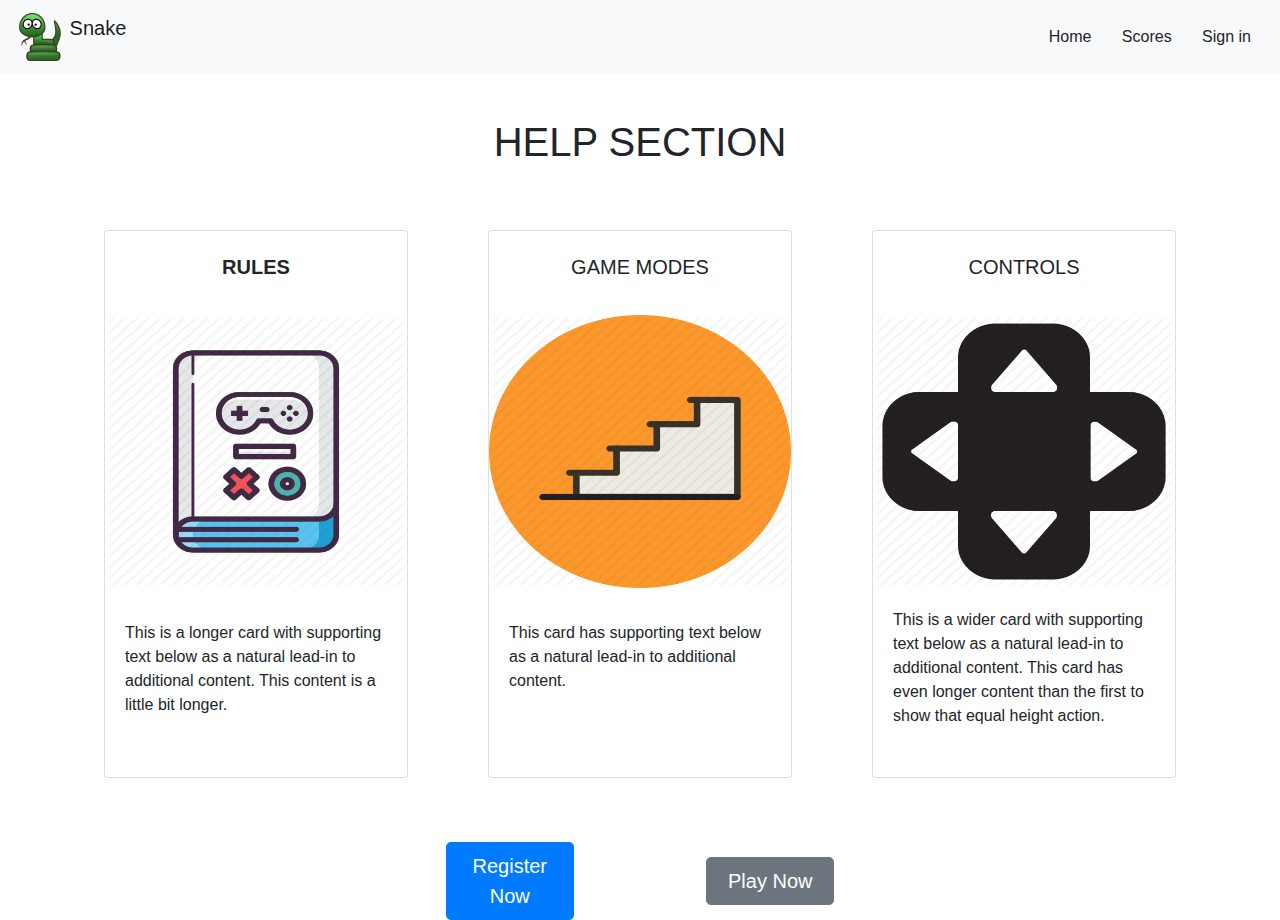
==== help/help.html @ 099dc6de "Completed Help Section & Structure Improvement" ====
<!DOCTYPE html>
<html lang="en">
<head>
    <meta charset="utf-8">
    <!-- The above 3 meta tags *must* come first in the head; any other head content must come *after* these tags -->
    <title>Help</title>
    <!-- Bootstrap -->
    <link href="../common/css/bootstrap.min.css" rel="stylesheet">
    <!-- Common CSS -->
    <link href="../common/css/common.css" rel="stylesheet" type="text/css">
    <!-- Home Style -->
    <link href="css/help-style.css" rel="stylesheet" type="text/css">
</head>
<body>
<!--Navigation Bar-->
<nav class="navbar fixed-top navbar-light bg-light">
    <a class="navbar-brand" href="../index.html">
        <img alt="snake icon" class="d-inline-block align-top" src="../common/img/snake-icon.png"> Snake
    </a>
    <ul class="navbar-nav ml-auto">
        <li class="nav-item">
            <a class="btn btn-default navbar-btn" type="button" href="../index.html">Home</a>
            <a class="btn btn-default navbar-btn" type="button">Scores</a>
            <a class="btn btn-default navbar-btn" type="button">Sign in</a>
        </li>
    </ul>
</nav>
<!-- Help text-->
<div class="text-center m-5">
<h1>HELP SECTION</h1>
</div>
<!-- Section -->
<div class="card-deck" id="cardHelp">
    <div class="card">
        <h5 class="card-title text-center p-4 font-weight-bolder">RULES</h5>
        <img src="img/Rules.png" class="card-img-top" alt="...">
        <div class="card-body">
            <p class="card-text helpText">This is a longer card with supporting text below as a natural lead-in to additional content. This content is a little bit longer.</p>
        </div>
    </div>
    <div class="card">
        <h5 class="card-title text-center p-4">GAME MODES</h5>
        <img src="img/Levels.png" class="card-img-top" alt="...">
        <div class="card-body">
            <p class="card-text helpText">This card has supporting text below as a natural lead-in to additional content.</p>
        </div>
    </div>
    <div class="card">
        <h5 class="card-title text-center p-4">CONTROLS</h5>
        <img src="img/Controls.png" class="card-img-top" alt="...">
        <div class="card-body">
            <p class="card-text helptext">This is a wider card with supporting text below as a natural lead-in to additional content. This card has even longer content than the first to show that equal height action.</p>
        </div>
    </div>
</div>
<div class="text-center">
    <button type="button" class="btn btn-primary btn-lg helpButton" id="buttonHelpSection">Register Now</button>
    <button type="button" class="btn btn-secondary btn-lg helpButton">Play Now</button>
</div>
</body>
<!-- jQuery (necessary for Bootstrap's JavaScript plugins) -->
<script src="../common/js/jquery.min.js"></script>
<!-- Include all compiled plugins (below), or include individual files as needed -->
<script src="../common/js/bootstrap.min.js"></script>
</html>
---- common/css/common.css ----
/* FIX ELEMENTS GOING OVER NAV BAR */

body {
    padding-top: 70px;
}
---- help/css/help-style.css ----
/* Resizing the card Images */

.card-img-top {
    width: 100%;
    height: 50%;
}

/* Adding Margin in cards */

#cardHelp{
    margin: 5%;
}

/* Gap between image and text */
.helpText{
    margin-top: 5%;
}

.card-deck .card {
    margin-right: 40px;
    margin-left: 40px;
}

/*Gap Between the buttons */

#buttonHelpSection{
    margin-right: 10%;
}

.helpButton{
    width:10% ;
}
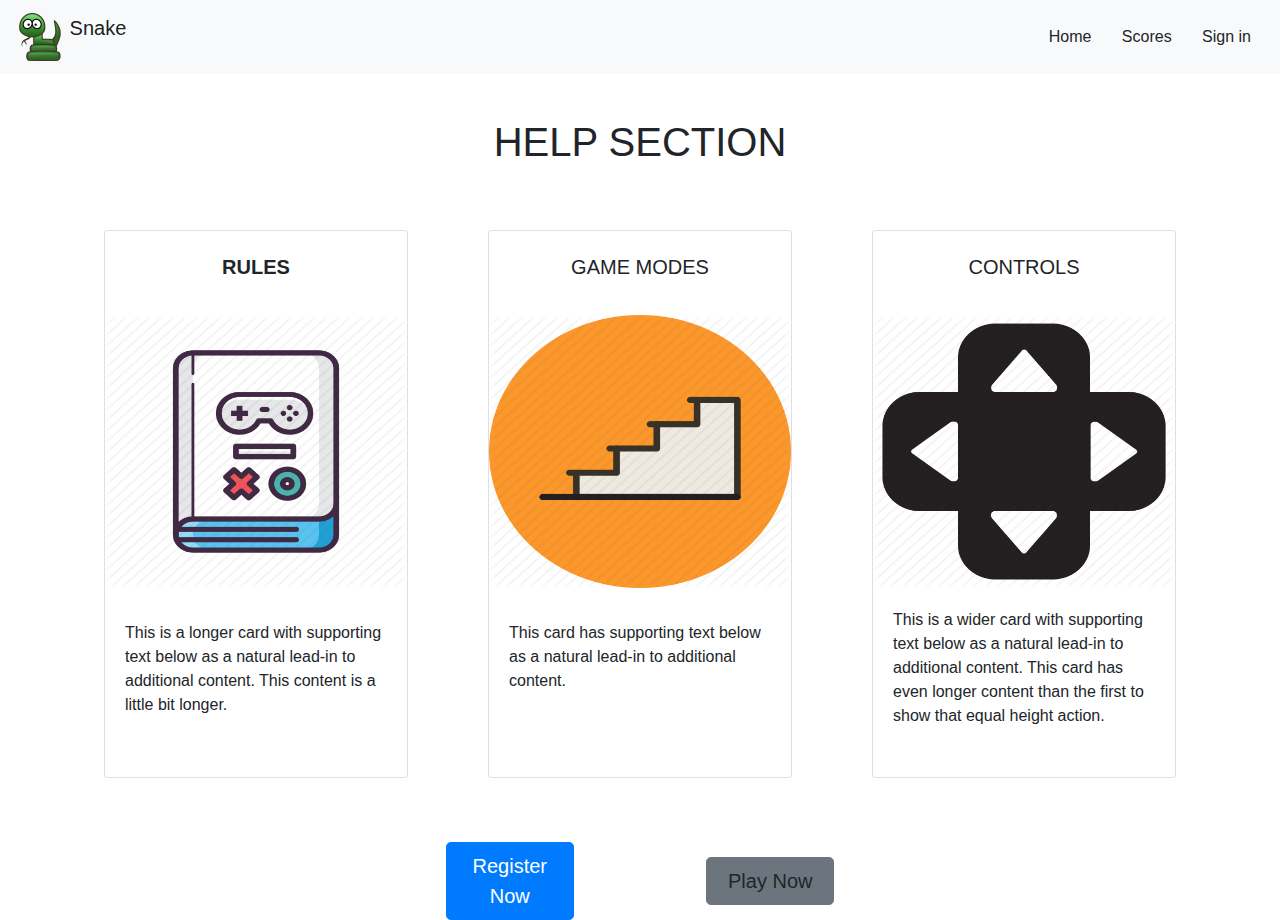
==== commit 2e68f7ee: "Registration Added but buggy" ====
--- a/help/help.html
+++ b/help/help.html
@@ -8,7 +8,7 @@
     <link href="../common/css/bootstrap.min.css" rel="stylesheet">
     <!-- Common CSS -->
     <link href="../common/css/common.css" rel="stylesheet" type="text/css">
-    <!-- Home Style -->
+    <!-- Help Style -->
     <link href="css/help-style.css" rel="stylesheet" type="text/css">
 </head>
 <body>
@@ -54,8 +54,8 @@
     </div>
 </div>
 <div class="text-center">
-    <button type="button" class="btn btn-primary btn-lg helpButton" id="buttonHelpSection">Register Now</button>
-    <button type="button" class="btn btn-secondary btn-lg helpButton">Play Now</button>
+    <a type="button" class="btn btn-primary btn-lg helpButton" id="buttonHelpSection" href="../register/register.html">Register Now</a>
+    <a type="button" class="btn btn-secondary btn-lg helpButton">Play Now</a>
 </div>
 </body>
 <!-- jQuery (necessary for Bootstrap's JavaScript plugins) -->
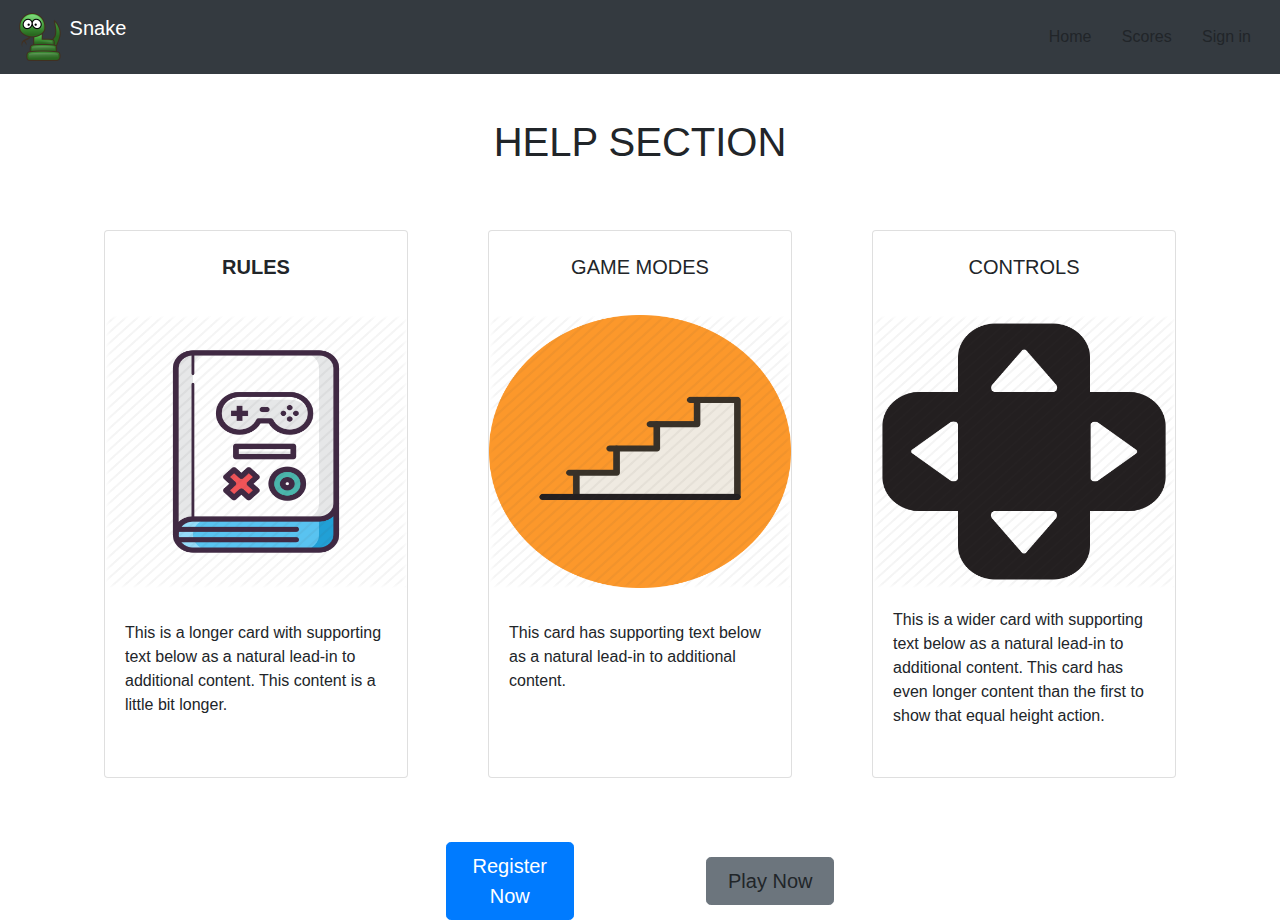
==== commit 601e52f4: "Added Login Screen Temp" ====
--- a/help/help.html
+++ b/help/help.html
@@ -5,7 +5,7 @@
     <!-- The above 3 meta tags *must* come first in the head; any other head content must come *after* these tags -->
     <title>Help</title>
     <!-- Bootstrap -->
-    <link href="../common/css/bootstrap.min.css" rel="stylesheet">
+    <link href="../common/css/bootstrap/bootstrap.min.css" rel="stylesheet">
     <!-- Common CSS -->
     <link href="../common/css/common.css" rel="stylesheet" type="text/css">
     <!-- Help Style -->
@@ -13,7 +13,7 @@
 </head>
 <body>
 <!--Navigation Bar-->
-<nav class="navbar fixed-top navbar-light bg-light">
+<nav class="navbar fixed-top navbar-dark bg-dark">
     <a class="navbar-brand" href="../index.html">
         <img alt="snake icon" class="d-inline-block align-top" src="../common/img/snake-icon.png"> Snake
     </a>
@@ -21,7 +21,7 @@
         <li class="nav-item">
             <a class="btn btn-default navbar-btn" type="button" href="../index.html">Home</a>
             <a class="btn btn-default navbar-btn" type="button">Scores</a>
-            <a class="btn btn-default navbar-btn" type="button">Sign in</a>
+            <a class="btn btn-default navbar-btn" type="button" href="../login/login.html">Sign in</a>
         </li>
     </ul>
 </nav>
@@ -59,7 +59,7 @@
 </div>
 </body>
 <!-- jQuery (necessary for Bootstrap's JavaScript plugins) -->
-<script src="../common/js/jquery.min.js"></script>
+<script src="../common/js/jquery/jquery.min.js"></script>
 <!-- Include all compiled plugins (below), or include individual files as needed -->
-<script src="../common/js/bootstrap.min.js"></script>
+<script src="../common/js/bootstrap/bootstrap.min.js"></script>
 </html>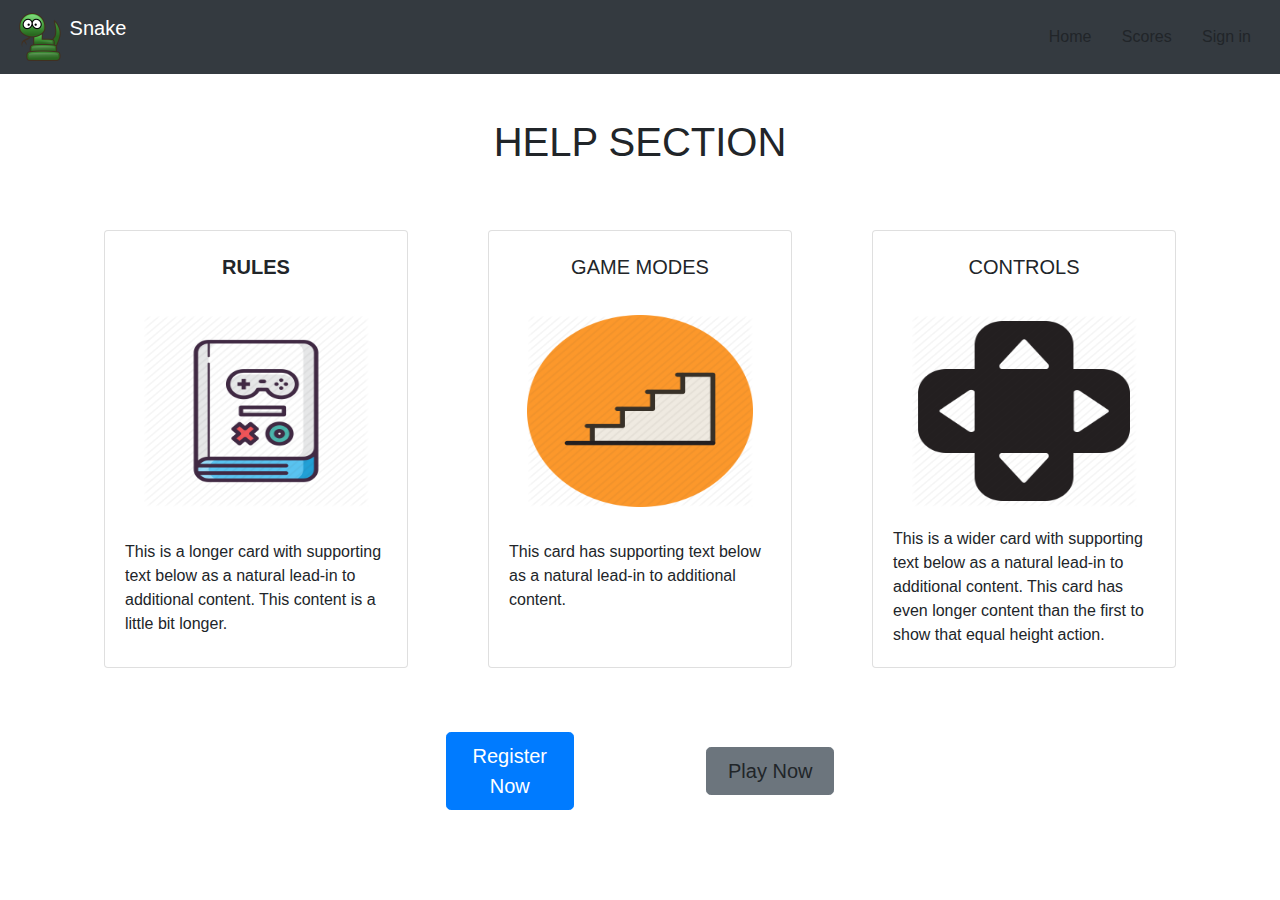
==== commit a71c432d: "Added Leadboards with table & img" ====
--- a/help/help.html
+++ b/help/help.html
@@ -20,7 +20,7 @@
     <ul class="navbar-nav ml-auto">
         <li class="nav-item">
             <a class="btn btn-default navbar-btn" type="button" href="../index.html">Home</a>
-            <a class="btn btn-default navbar-btn" type="button">Scores</a>
+            <a class="btn btn-default navbar-btn" type="button" href="../score/score.html">Scores</a>
             <a class="btn btn-default navbar-btn" type="button" href="../login/login.html">Sign in</a>
         </li>
     </ul>
--- a/help/css/help-style.css
+++ b/help/css/help-style.css
@@ -1,8 +1,11 @@
 /* Resizing the card Images */
 
 .card-img-top {
-    width: 100%;
-    height: 50%;
+    width: 75%;
+    height: 15vw;
+    display: block;
+    margin-left: auto;
+    margin-right: auto;
 }
 
 /* Adding Margin in cards */
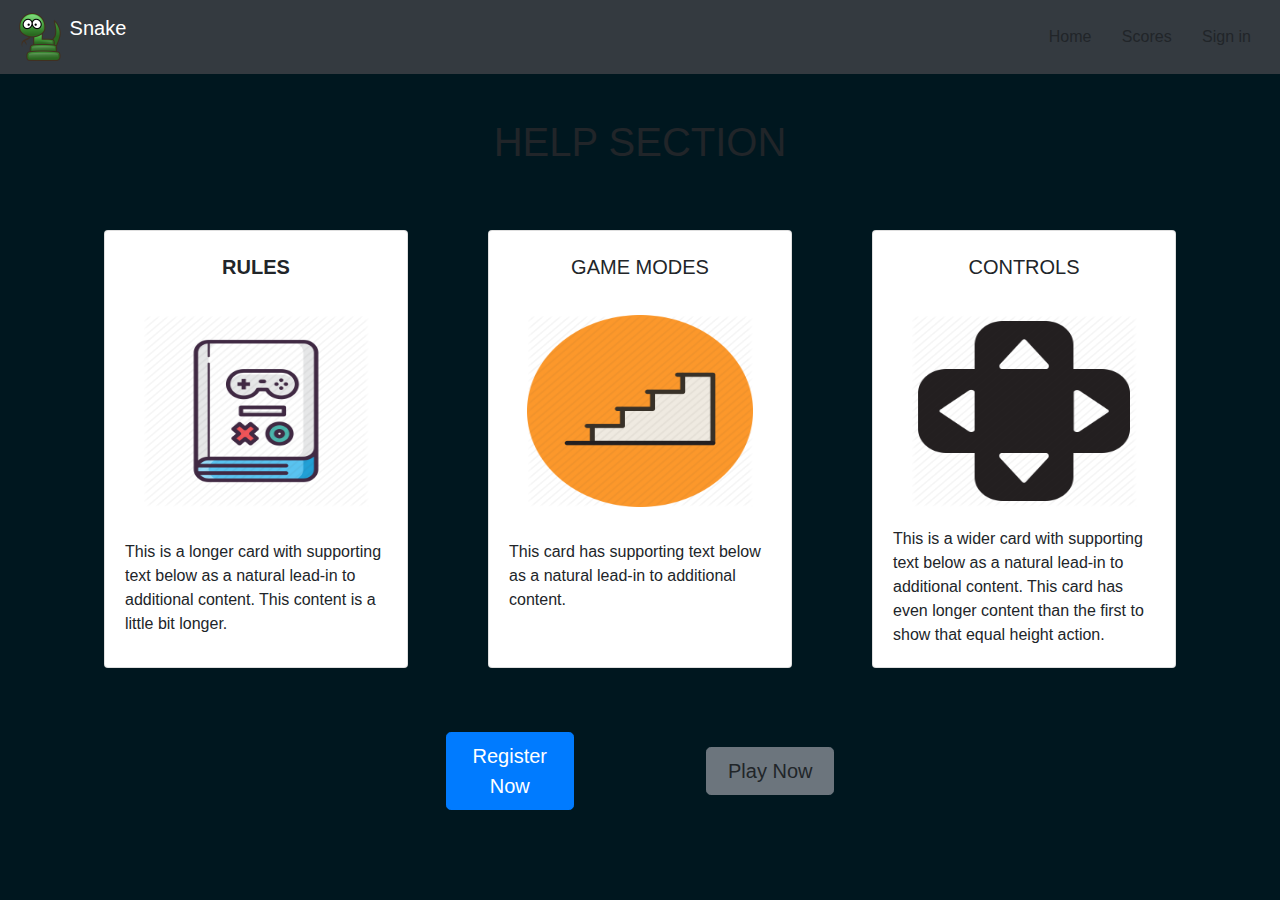
==== commit d84ce27e: "Home Weird Styling" ====
--- a/help/help.html
+++ b/help/help.html
@@ -10,6 +10,8 @@
     <link href="../common/css/common.css" rel="stylesheet" type="text/css">
     <!-- Help Style -->
     <link href="css/help-style.css" rel="stylesheet" type="text/css">
+    <!-- Snake Fav ICON -->
+    <link rel="shortcut icon" type="image/png" href="common/img/snake_icon.ico"/>
 </head>
 <body>
 <!--Navigation Bar-->
--- a/common/css/common.css
+++ b/common/css/common.css
@@ -2,4 +2,10 @@
 
 body {
     padding-top: 70px;
+    background-color:#00171F!important;
 }
+
+/*  Nav Bar Styling  */
+#navBar{
+    background-color: #003459!important;
+}
